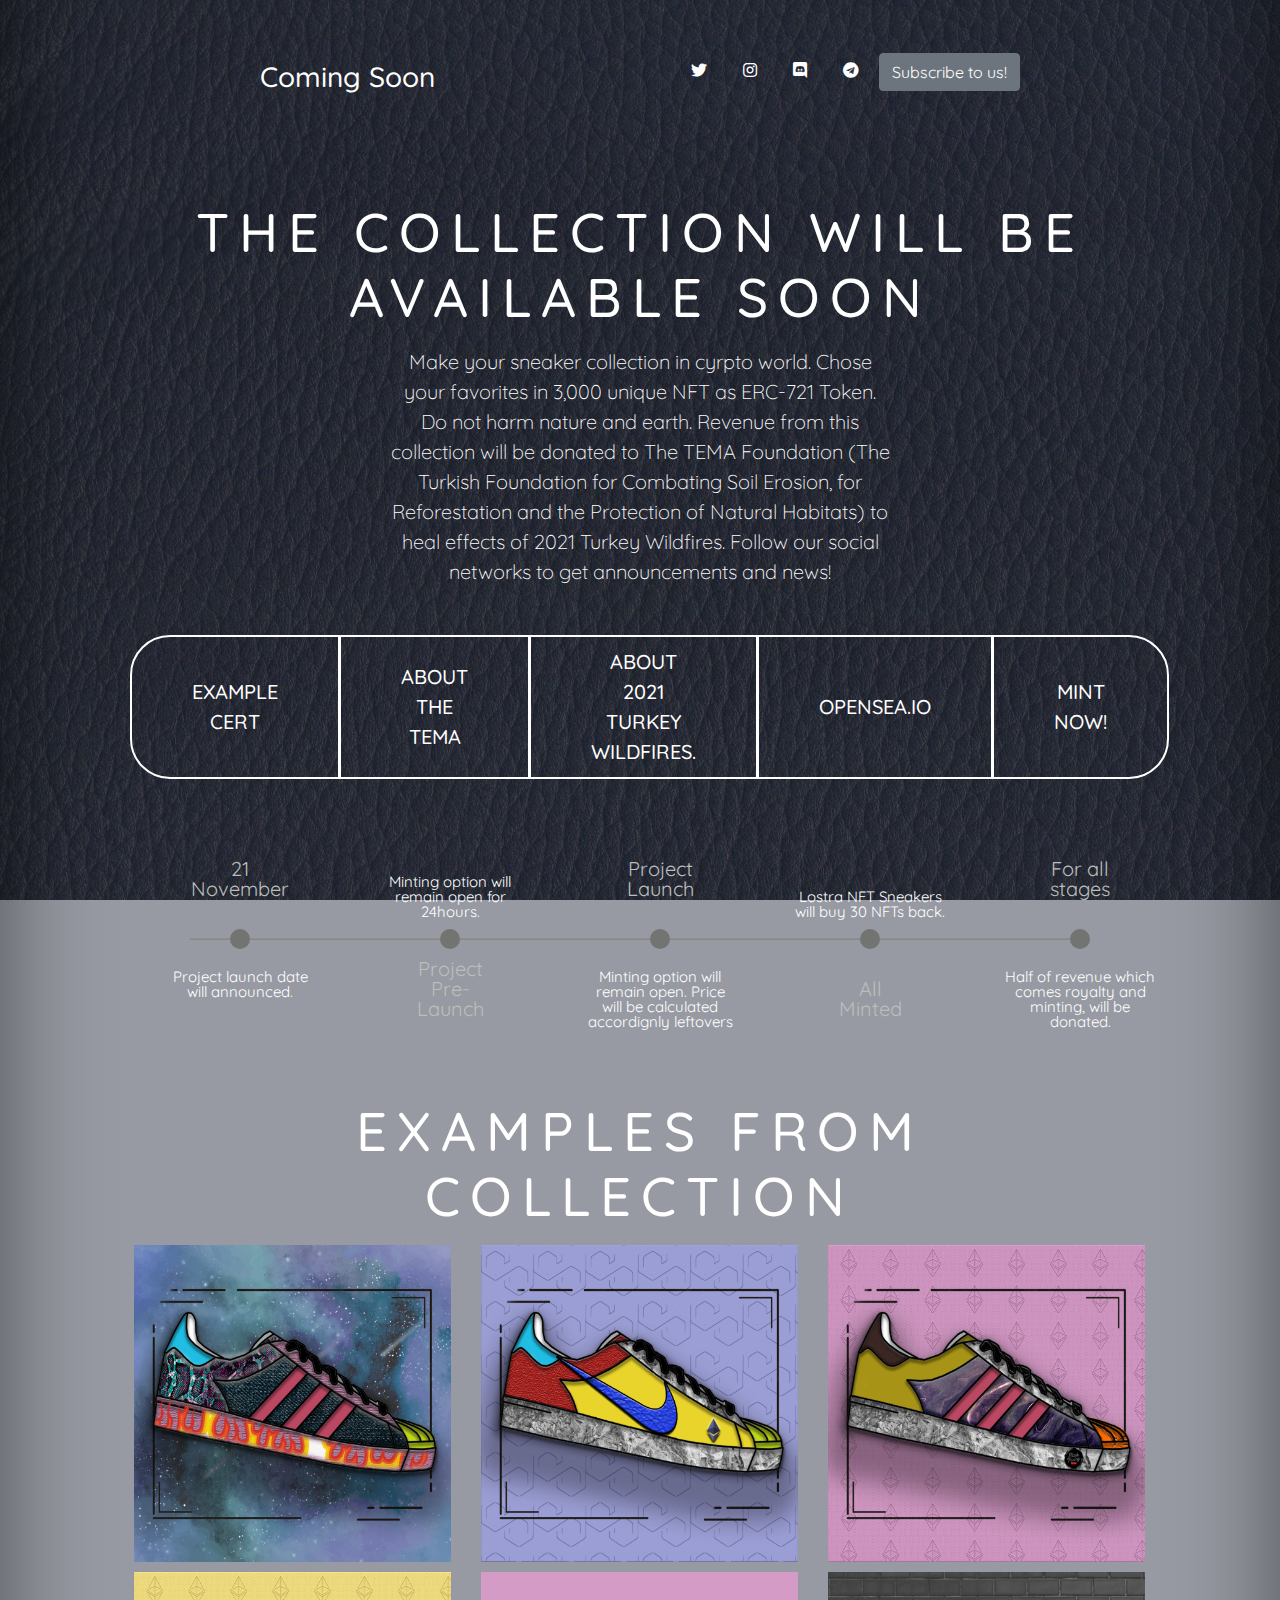
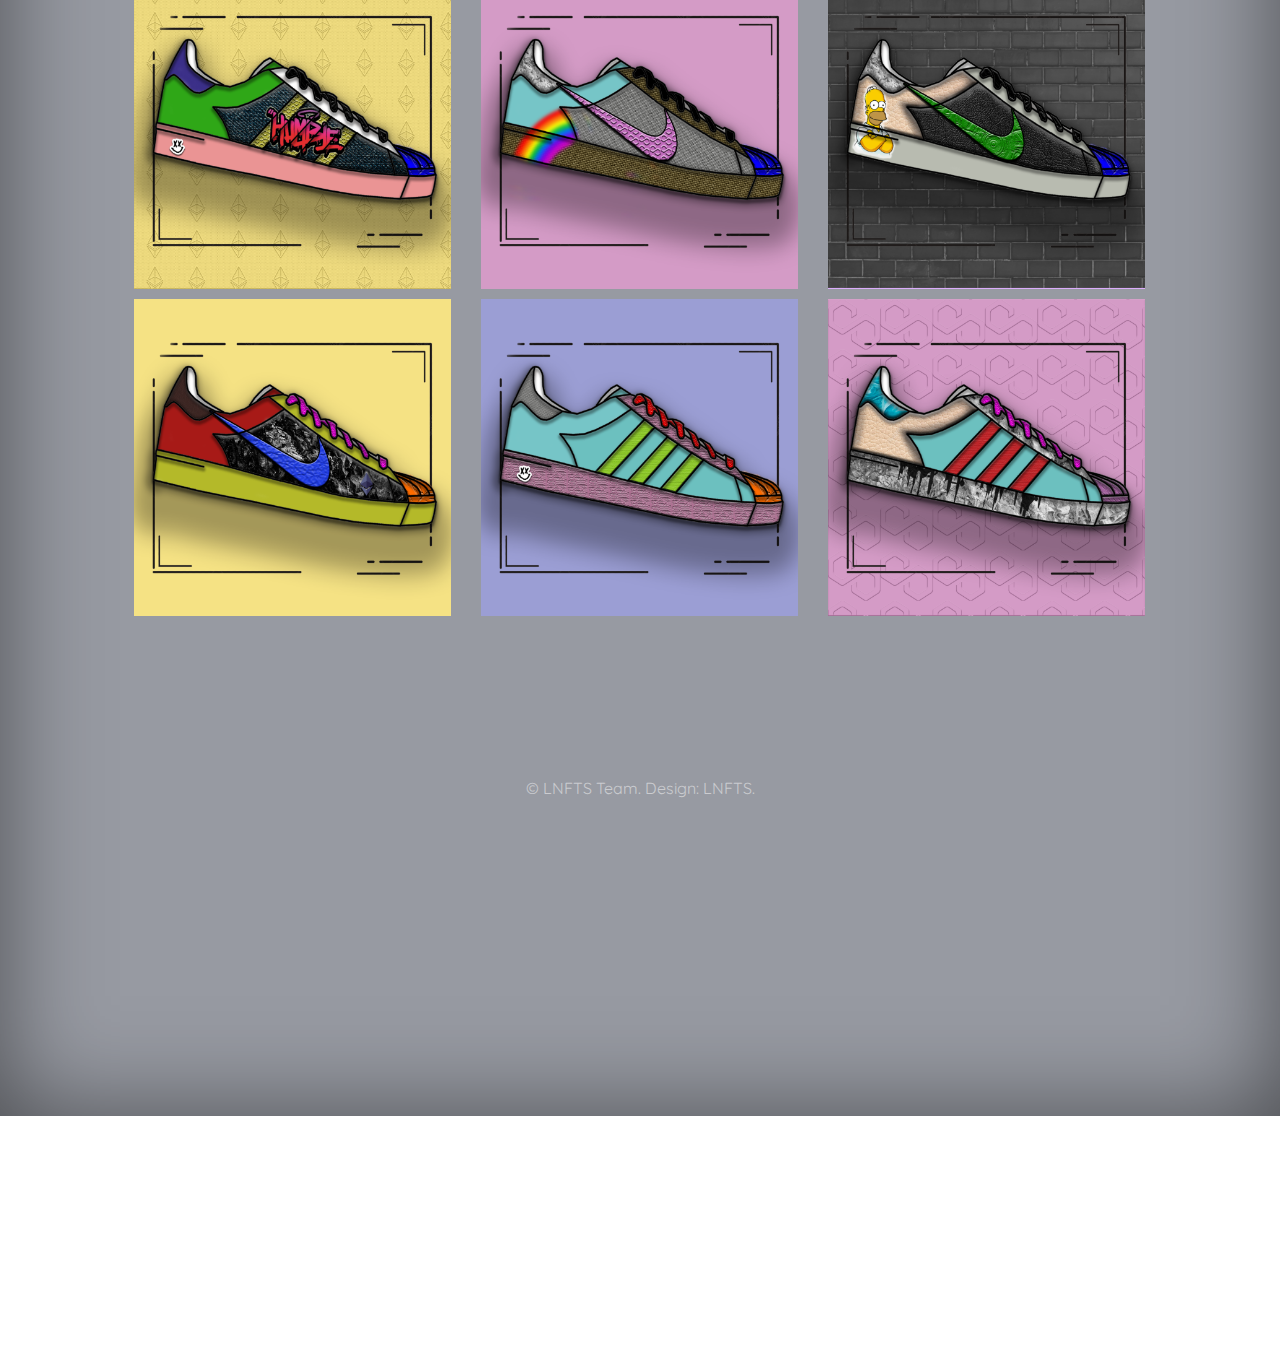
==== home/index.html @ b17eaf02 "Add files via upload" ====
<!DOCTYPE html>
<html lang="en-US">

<head>
  <meta charset="UTF-8">
  <meta http-equiv="X-UA-Compatible" content="IE=edge">
  <meta name="viewport" content="width=device-width, initial-scale=1">
  <title>Lostra NFT Sneakers Saloon</title>
  <link rel="preconnect" href="https://fonts.gstatic.com" crossorigin="crossorigin" />
  <link rel="preload" as="style"
    href="https://fonts.googleapis.com/css2?family=Quicksand:wght@300;400;500;700&amp;display=swap" />
  <link rel="stylesheet" href="https://fonts.googleapis.com/css2?family=Quicksand:wght@300;400;500;700&amp;display=swap"
    media="print" onload="this.media='all'" />
  <noscript>
    <link rel="stylesheet"
      href="https://fonts.googleapis.com/css2?family=Quicksand:wght@300;400;500;700&amp;display=swap" />
  </noscript>
  <link href="css/bootstrap.min.css?ver=1.2.0" rel="stylesheet">
  <link href="css/font-awesome/css/all.min.css?ver=1.2.0" rel="stylesheet">
  <link href="css/main.css?ver=1.2.0" rel="stylesheet">
</head>

<body id="top">
  <div class="site-wrapper">
    <div class="site-wrapper-inner">
      <div class="cover-container">
        <div class="masthead clearfix">
          <div class="inner">
            <h3 class="masthead-brand">Coming Soon</h3>
            <nav class="nav nav-masthead">
              <a class="nav-link nav-social" href="https://twitter.com/LostraNFT" target="_blank" title="Twitter"><i
                  class="fab fa-twitter" aria-hidden="true"></i></a>
              <a class="nav-link nav-social" href="https://www.instagram.com/lostranft" target="_blank"
                title="Instagram"><i class="fab fa-instagram" aria-hidden="true"></i></a>
              <a class="nav-link nav-social" href="https://discord.gg/YCXFG7araD" target="_blank" title="Discord"><i
                  class="fab fa-discord" aria-hidden="true"></i></a>
              <a class="nav-link nav-social" href="https://t.me/joinchat/I-yy7prL3eJlYjZk" target="_blank"
                title="Telegram"><i class="fab fa-telegram" aria-hidden="true"></i></a>
              <button type="button" class="btn btn-secondary" title="Subcribe"
                onclick="window.open('https://forms.gle/obZB8hfUBFkFYuxi6')">Subscribe to us!</button>
            </nav>
          </div>
        </div>
        <div class="inner cover">
          <h1 class="cover-heading">The collection will be available soon</h1>
          <p class="lead cover-copy">Make your sneaker collection in cyrpto world. Chose your favorites in 3,000 unique
            NFT as ERC-721 Token. Do not harm nature and earth. Revenue from this collection will be donated to The TEMA
            Foundation (The Turkish Foundation for Combating Soil Erosion, for Reforestation and the Protection of
            Natural Habitats) to heal effects of 2021 Turkey Wildfires. Follow our social networks to get announcements
            and news!</p>

          <div class="btn-group">

            <button type="submit" class="btn btn-lg btn-default btn-notify"
              onclick="window.open('https://cdn-tema.mncdn.com/Uploads/ProductCertificatePreview/209ysf--ozel-amacli-fidan-sertifikasi-ingilizce.jpg')">Example
              Cert</button>
            <button type="button" class="btn btn-lg btn-default btn-notify"
              onclick="window.open('https://knowledge.unccd.int/cbm/turkiye-erozyonla-mucadele-agaclandirma-ve-dogal-varliklari-koruma-vakfi-turkish-foundation')">About
              The TEMA</button>
            <button type="button" class="btn btn-lg btn-default btn-notify"
              onclick="window.open('https://en.wikipedia.org/wiki/2021_Turkey_wildfires')">About 2021 Turkey
              Wildfires.</button>
            <button type="button" class="btn btn-lg btn-default btn-notify"
              onclick="window.open('http://opensea.io/')">Opensea.io</button>
            <button type="button" class="btn btn-lg btn-default btn-notify" onclick="window.open('https://ecofriendlynft.github.io/')">Mint
              Now!</button>

          </div>

          <div>
            <ul class="timeline">
              <li data-year="21 November" data-text="Project launch date will announced."></li>
              <li data-year="Project Pre-Launch" data-text="Minting option will remain open for 24hours."></li>
              <li data-year="Project Launch" data-text="Minting option will remain open. Price will be calculated accordignly leftovers"></li>
              <li data-year="All Minted" data-text="Lostra NFT Sneakers will buy 30 NFTs back."></li>
              <li data-year="For all stages" data-text="Half of revenue which comes royalty and minting, will be donated.">
              </li>


            </ul>
          </div>


          <h1 class="cover-heading">Examples from Collection</h1>

          <div class="row">
            <div class="column">
              <a href="#">
                <div class="container">
                  <img src="img/1.png" class="image">
                  <div class="overlay">
                    <div class="text">Example 1</div>
                  </div>
                </div>
              </a>
            </div>
            <div class="column">
              <a href="#">
                <div class="container">
                  <img src="img/2.png" class="image">
                  <div class="overlay">
                    <div class="text">Example 2</div>
                  </div>
                </div>
              </a>
            </div>
            <div class="column">
              <a href="#">
                <div class="container">
                  <img src="img/3.png" class="image">
                  <div class="overlay">
                    <div class="text">Example 3</div>
                  </div>
                </div>
              </a>
            </div>
          </div>
          <div class="row">
            <div class="column">
              <a href="#">
                <div class="container">
                  <img src="img/4.png" class="image">
                  <div class="overlay">
                    <div class="text">Example 4</div>
                  </div>
                </div>
              </a>
            </div>
            <div class="column">
              <a href="#">
                <div class="container">
                  <img src="img/5.png" class="image">
                  <div class="overlay">
                    <div class="text">Example 5</div>
                  </div>
                </div>
              </a>
            </div>
            <div class="column">
              <a href="#">
                <div class="container">
                  <img src="img/6.png" class="image">
                  <div class="overlay">
                    <div class="text">Example 6</div>
                  </div>
                </div>
              </a>
            </div>
          </div>
          <div class="row">
            <div class="column">
              <a href="#">
                <div class="container">
                  <img src="img/7.png" class="image">
                  <div class="overlay">
                    <div class="text">Example 7</div>
                  </div>
                </div>
              </a>
            </div>
            <div class="column">
              <a href="#">
                <div class="container">
                  <img src="img/8.png" class="image">
                  <div class="overlay">
                    <div class="text">Example 8</div>
                  </div>
                </div>
              </a>
            </div>
            <div class="column">
              <a href="#">
                <div class="container">
                  <img src="img/9.png" class="image">
                  <div class="overlay">
                    <div class="text">Example 9</div>
                  </div>
                </div>
              </a>
            </div>
          </div>

        </div>
        <div class="mastfoot">
          <div class="inner">

            <!-- Sayaclar.com Code Start  -->
            <div align="center">
              <script language="Javascript" src="http://sa.sayaclar.com/c/s4.php?a=ux6tiym&s=1a7"></script>
            </div>
            <!-- Sayaclar.com Code End -->


            <p>&copy; LNFTS Team. Design: <a>LNFTS</a>.</p>
          </div>
        </div>
        <div class="modal fade" id="subscribeModal" tabindex="-1" role="dialog" aria-labelledby="subscribeModalLabel"
          aria-hidden="true">
          <div class="modal-dialog" role="document">
            <div class="modal-content">
              <div class="modal-header">
                <h5 class="modal-title" id="subscribeModalLabel">Get Notified on Launch:</h5>
                <button type="button" class="close" data-dismiss="modal" aria-label="Close">
                  <span aria-hidden="true">&times;</span>
                </button>
              </div>
              <div class="modal-body">
                <form>
                  <div class="form-group">
                    <label for="recipient-name" class="form-control-label">Enter you e-mail to get notified when we
                      launch</label>
                    <input type="text" class="form-control" id="recipient-name" placeholder="your-name@example.com">
                  </div>
                </form>
              </div>
              <div class="modal-footer">
                <button type="button" class="btn btn-default">Subscribe</button>
              </div>
            </div>
          </div>
        </div>
      </div>
    </div>
    <script src="scripts/jquery.slim.min.js?ver=1.2.0"></script>
    <script src="scripts/bootstrap.bundle.min.js?ver=1.2.0"></script>
    <script src="scripts/main.js?ver=1.2.0"></script>
</body>

</html>
---- home/css/main.css ----
/*
 * Globals
 */
/* Links */
a,
a:focus,
a:hover {
  color: #fff; }

/* Custom default button */
.btn-default {
  color: #fff;
  text-shadow: none;
  /* Prevent inheritence from `body` */
  background-color: transparent;
  border: 2px solid #fff;
  border-radius: 20px;
  padding: 0.5rem 2rem; }

.btn-default:hover,
.btn-default:focus {
  background-color: rgba(255, 255, 255, 0.3); }

/*
 * Base structure
 */
html,
body {
  height: 100%; }

body {
  background: url(../img/cover.jpg) no-repeat center center fixed;
  background-size: cover;
  color: #fff;
  margin-top: -250px;
  text-align: center;
  font-family: 'Quicksand', sans-serif; }

/* Extra markup and styles for table-esque vertical and horizontal centering */
.site-wrapper {
  display: table;
  width: 100%;
  height: 100%;
  /* For at least Firefox */
  min-height: 100%;
  background: rgba(48, 53, 70, 0.5);
  box-shadow: inset 0 0 100px rgba(0, 0, 0, 0.5); }

.site-wrapper-inner {
  display: table-cell;
  vertical-align: top; }

.cover-container {
  margin-right: auto;
  margin-left: auto;
margin: 150px auto;
}

/* Padding for spacing */
.inner {
  padding: 150px; }

/*
 * Header
 */
.masthead-brand {
  margin-top: 10px;
  margin-bottom: 10px; }

.nav-masthead {
  text-align: center;
  display: block; }

.nav-masthead .nav-link {
  display: inline-block; }

@media (min-width: 768px) {
  .masthead-brand {
    float: left; }
  .nav-masthead {
    float: right; } }

/*
 * Cover
 */
.cover {
  padding: 0 20px; }

.cover .btn-notify {
  padding: 10px 60px;
  font-weight: 500;
  text-transform: uppercase;
  border-radius: 40px; }

.cover-heading {
  font-weight: 500;
  text-transform: uppercase;
  letter-spacing: 5px;
  font-size: 2rem;
  margin-bottom: 1rem; }

@media (min-width: 768px) {
  .cover-heading {
    font-size: 3.4rem;
    letter-spacing: 10px; } }

.cover-copy {
  max-width: 500px;
  margin: 0 auto 3rem; }

/*
 * Footer
 */
.mastfoot {
  color: #999;
  /* IE8 proofing */
  color: rgba(255, 255, 255, 0.5); }

/*
 * Subscribe modal box
 */
#subscribeModal .modal-content {
  background-color: #303546;
  color: #fff;
  text-align: left; }

#subscribeModal .modal-header, #subscribeModal .modal-footer {
  border: 0; }

#subscribeModal .close {
  color: #fff; }

#subscribeModal .form-control {
  margin-top: 1rem;
  background: rgba(0, 0, 0, 0.4);
  color: #fff; }
  #subscribeModal .form-control:focus {
    border-color: #49506a; }

/*
 * Affix and center
 */
@media (min-width: 768px) {
  /* Pull out the header and footer */
  .masthead {
    position: static;
    top: 0px; 
    left: 5px;
}
  .mastfoot {
    position: static;
    margin-bottom: 0px;
    left: 170px;}
  /* Start the vertical centering */
  .site-wrapper-inner {
    vertical-align: middle; }
  /* Handle the widths */
  .masthead,
  .mastfoot,
  .cover-container {
    width: 100%;
    /* Must be percentage or pixels for horizontal alignment */ } }

  

@media (min-width: 992px) {
  .masthead,
  .mastfoot,
  .cover-container {
    width: 1060px; } }

    .timeline {
      width:900px;
      height: 20px;
      list-style: none;
      text-align: justify;
      margin: 150px auto;
      background: -webkit-gradient(left top, left bottom, color-stop(0%, rgba(255,255,255,0)), color-stop(45%, rgba(255,255,255,0)), color-stop(51%, rgba(191,128,11,1)), color-stop(57%, rgba(255,255,255,0)), color-stop(100%, rgba(255,255,255,0)));
      background-size: 80%;
      background: linear-gradient(to bottom, rgba(255,255,255,0) 0%, rgba(255,255,255,0) 45%, rgb(133, 129, 122) 51%, rgba(255,255,255,0) 57%, rgba(255,255,255,0) 100%);
    }

    .timeline:after {
      display: inline-block;
      content: "";
      width: 100%;
  }
  .timeline li {
    display: inline-block;
    width: 20px;
    height: 20px;
    background: #727472;
    font-style: inherit;
    text-align: center;
    line-height: 1;
    position: relative;
    border-radius: 80%;
  }
  .timeline li:before {
    display: inline-block;
    content: attr(data-year);
    font-size: 20px;
    width: fit-content;
    color: rgb(188, 190, 187);
    position: absolute;
    left: 50%;
    transform: translateX(-50%);
  }
  .timeline li:nth-child(odd):before {
    top: -70px;
  }
  .timeline li:nth-child(even):before {
    bottom: -70px;
  }

  .timeline li:after {
    display: inline-block;
    content: attr(data-text);
    font-size: 15px;
    width: 150px;
    
    position: absolute;
    left: 50%;
    transform: translateX(-50%);
  }

  .timeline li:nth-child(odd):after {
    bottom: 0;
    margin-bottom: -20px;
    transform: translate(-50%, 100%);
  }
  .timeline li:nth-child(even):after {
    top: 10px;
    margin-top: -20px;
    transform: translate(-50%, -100%);
  }
    
  .row {
    display: flex;
    flex-wrap: wrap;
    padding: 0 4px;
  }
  .column {
    flex: 100%;
    max-width: 100%;
  }
  .column img {
    vertical-align: middle;
  }
  .container {
    position: relative;
    width: 100%;
  }
  .image {
    display: block;
    width: 100%;
    margin-bottom: 10px;
    height: auto;
  }
  .overlay {
    position: absolute;
    top: 0;
    bottom: 0;
    left: 0;
    right: 0;
    height: 100%;
    width: 100%;
    opacity: 0;
    transition: 0.5s ease;
    background-color: rgba(37, 33, 33, 0.719);
  }

  .container:hover .overlay {
    opacity: 0.5;
  }
  .text {
    color: white;
    font-size: 20px;
    position: absolute;
    top: 50%;
    left: 50%;
    transform: translate(-50%, -50%);
    -ms-transform: translate(-50%, -50%);
    text-align: center;
  }
  /* Tablet Styles */
@media only screen and (min-width: 480px) {
  .column {
    flex: 50%;
    max-width: 50%;
  }
}


/* Desktop Styles */
@media only screen and (min-width: 1024px) {
  .column {
    flex: 33.3%;
    max-width: 33.3%;
  }
}
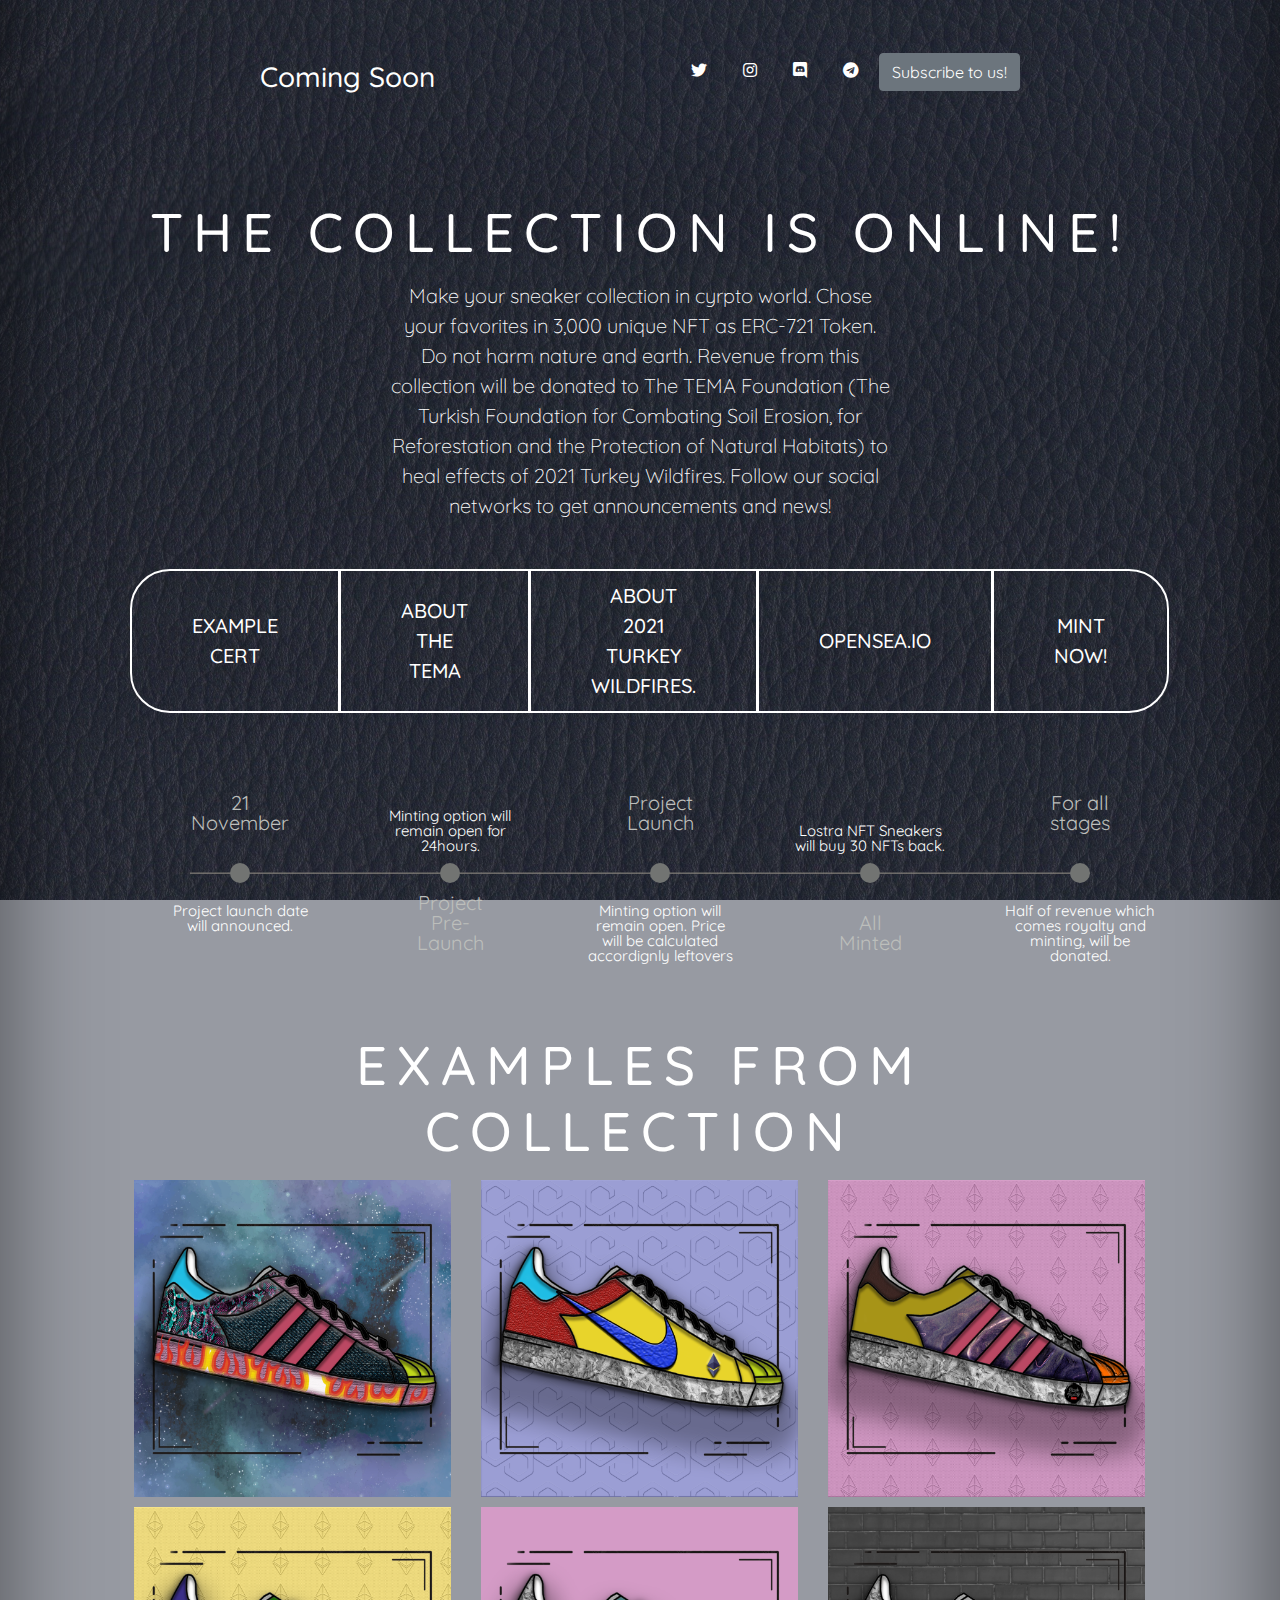
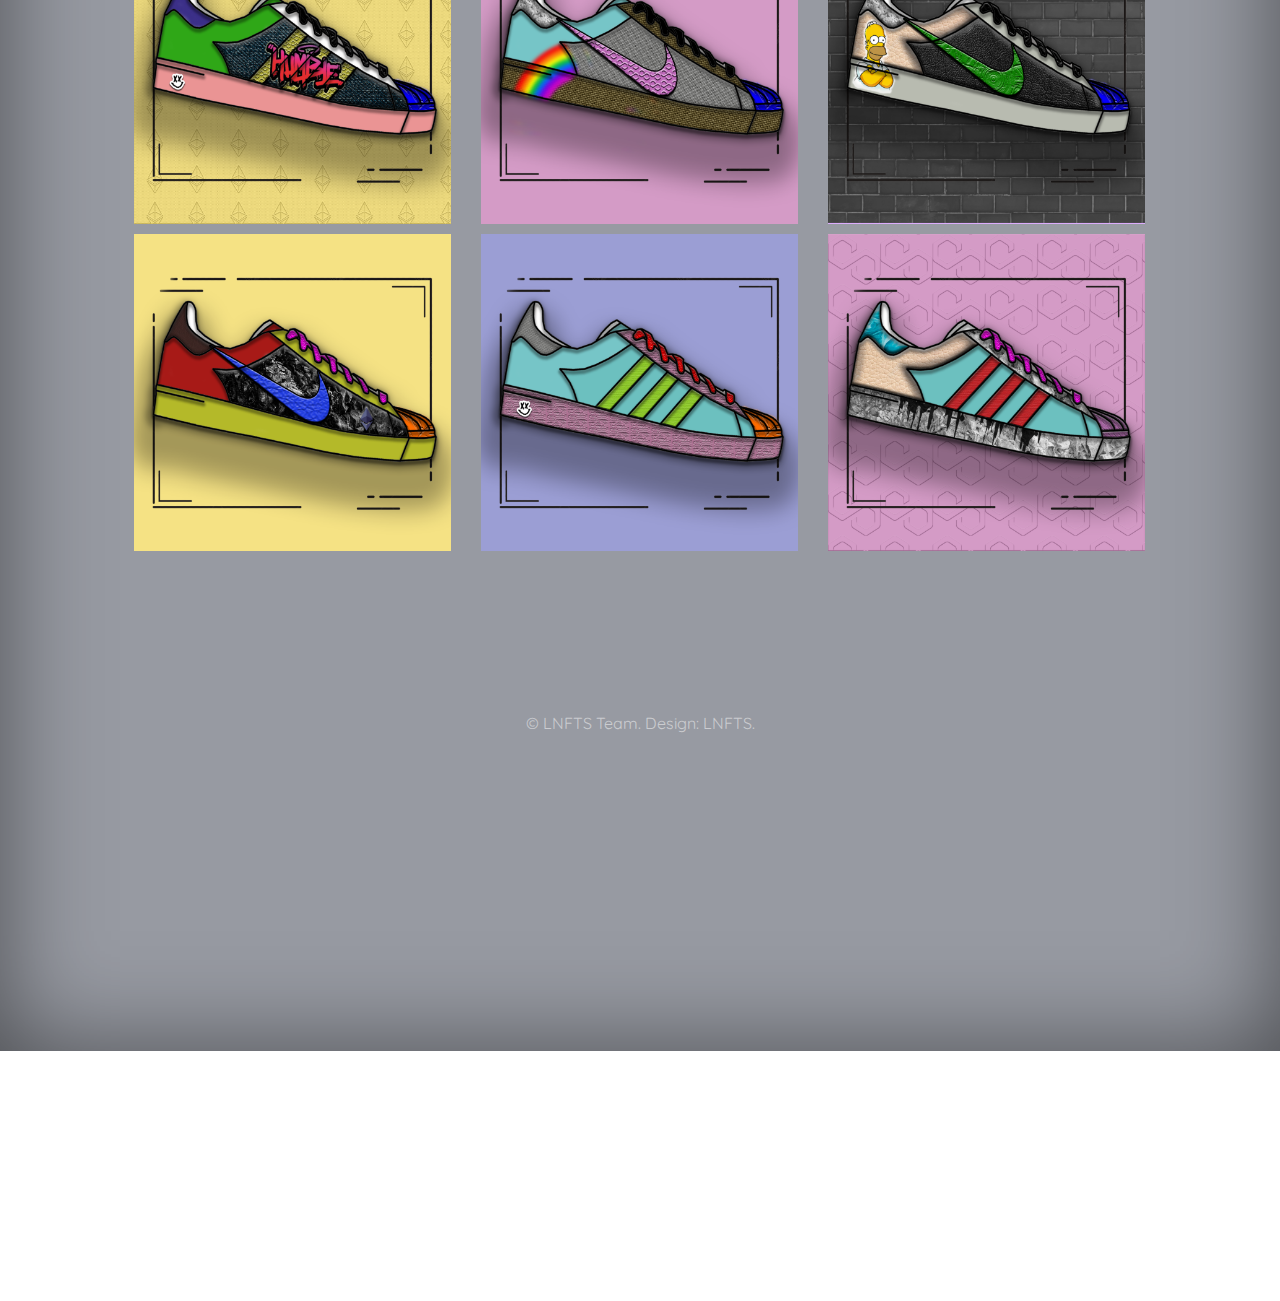
==== commit f70cc3ce: "Update index.html" ====
--- a/home/index.html
+++ b/home/index.html
@@ -42,7 +42,7 @@
           </div>
         </div>
         <div class="inner cover">
-          <h1 class="cover-heading">The collection will be available soon</h1>
+          <h1 class="cover-heading">The collection is online!</h1>
           <p class="lead cover-copy">Make your sneaker collection in cyrpto world. Chose your favorites in 3,000 unique
             NFT as ERC-721 Token. Do not harm nature and earth. Revenue from this collection will be donated to The TEMA
             Foundation (The Turkish Foundation for Combating Soil Erosion, for Reforestation and the Protection of
@@ -226,4 +226,4 @@
     <script src="scripts/main.js?ver=1.2.0"></script>
 </body>
 
-</html>+</html>
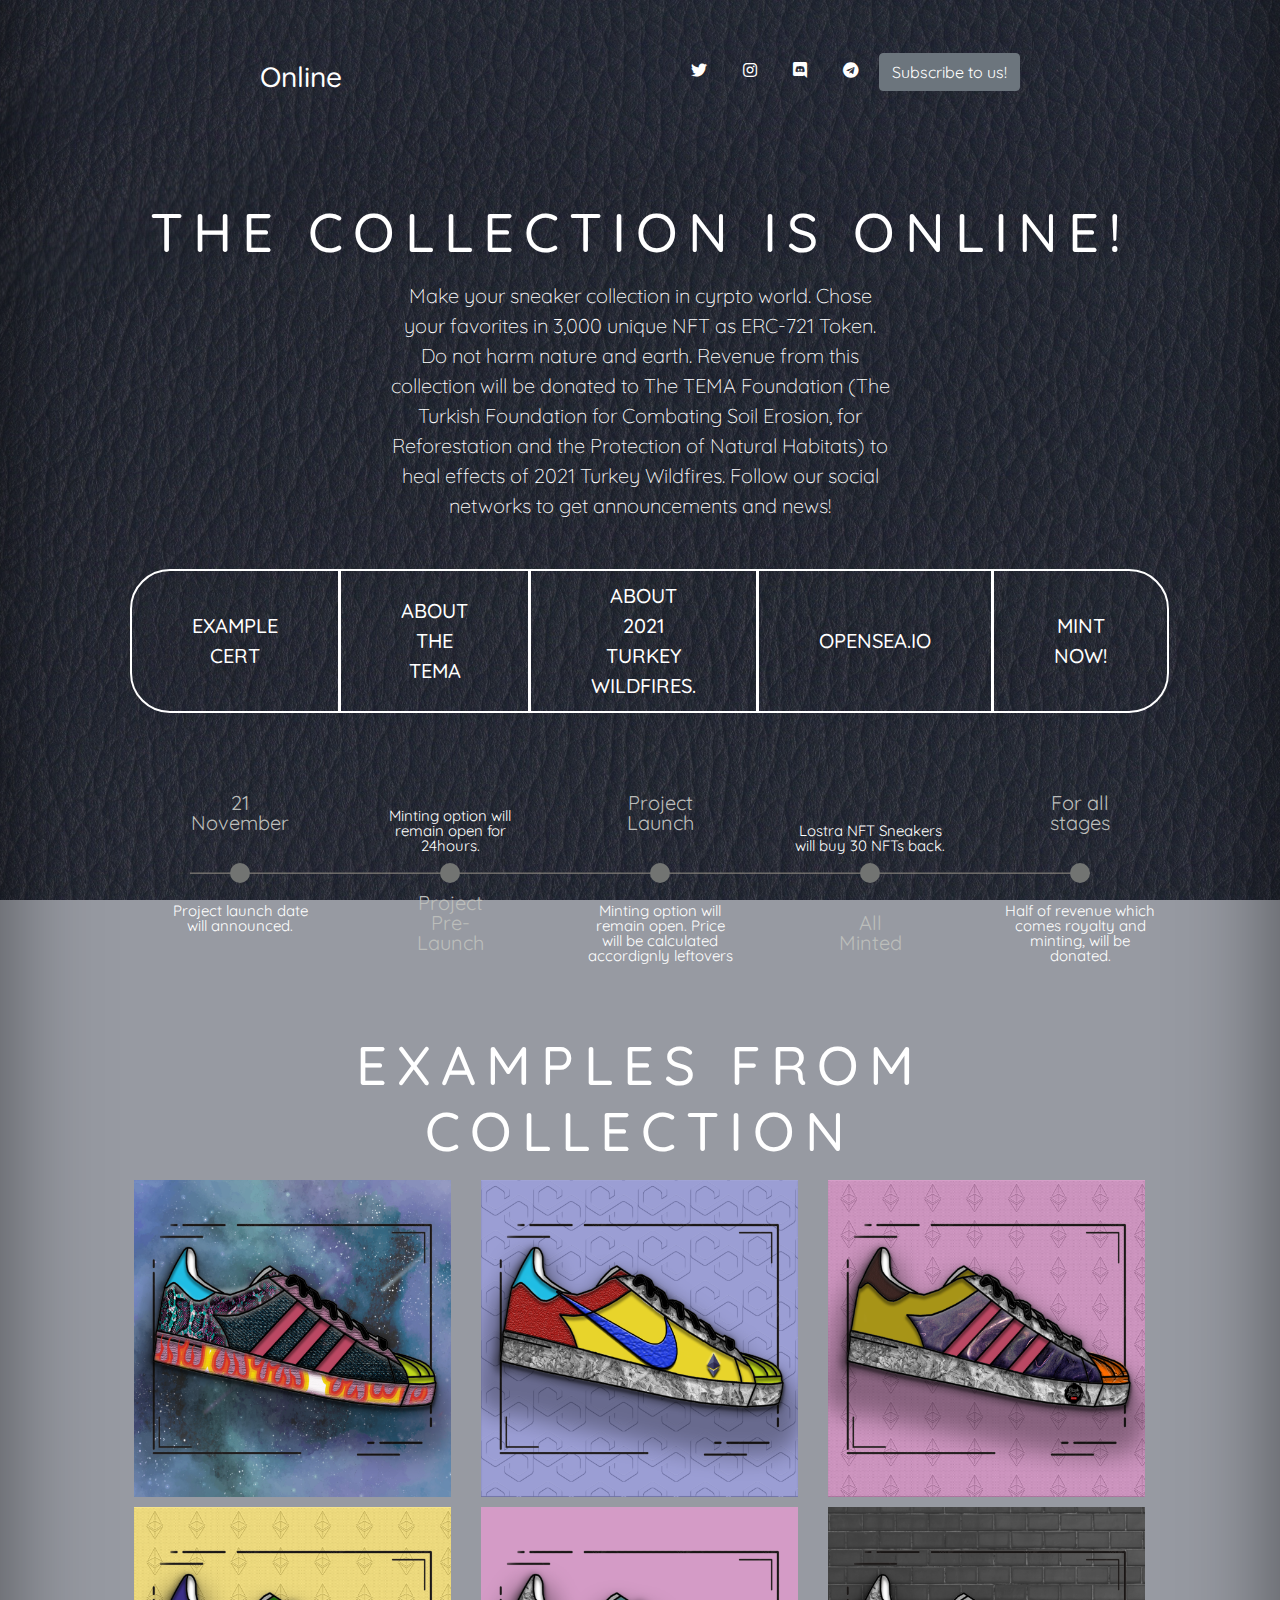
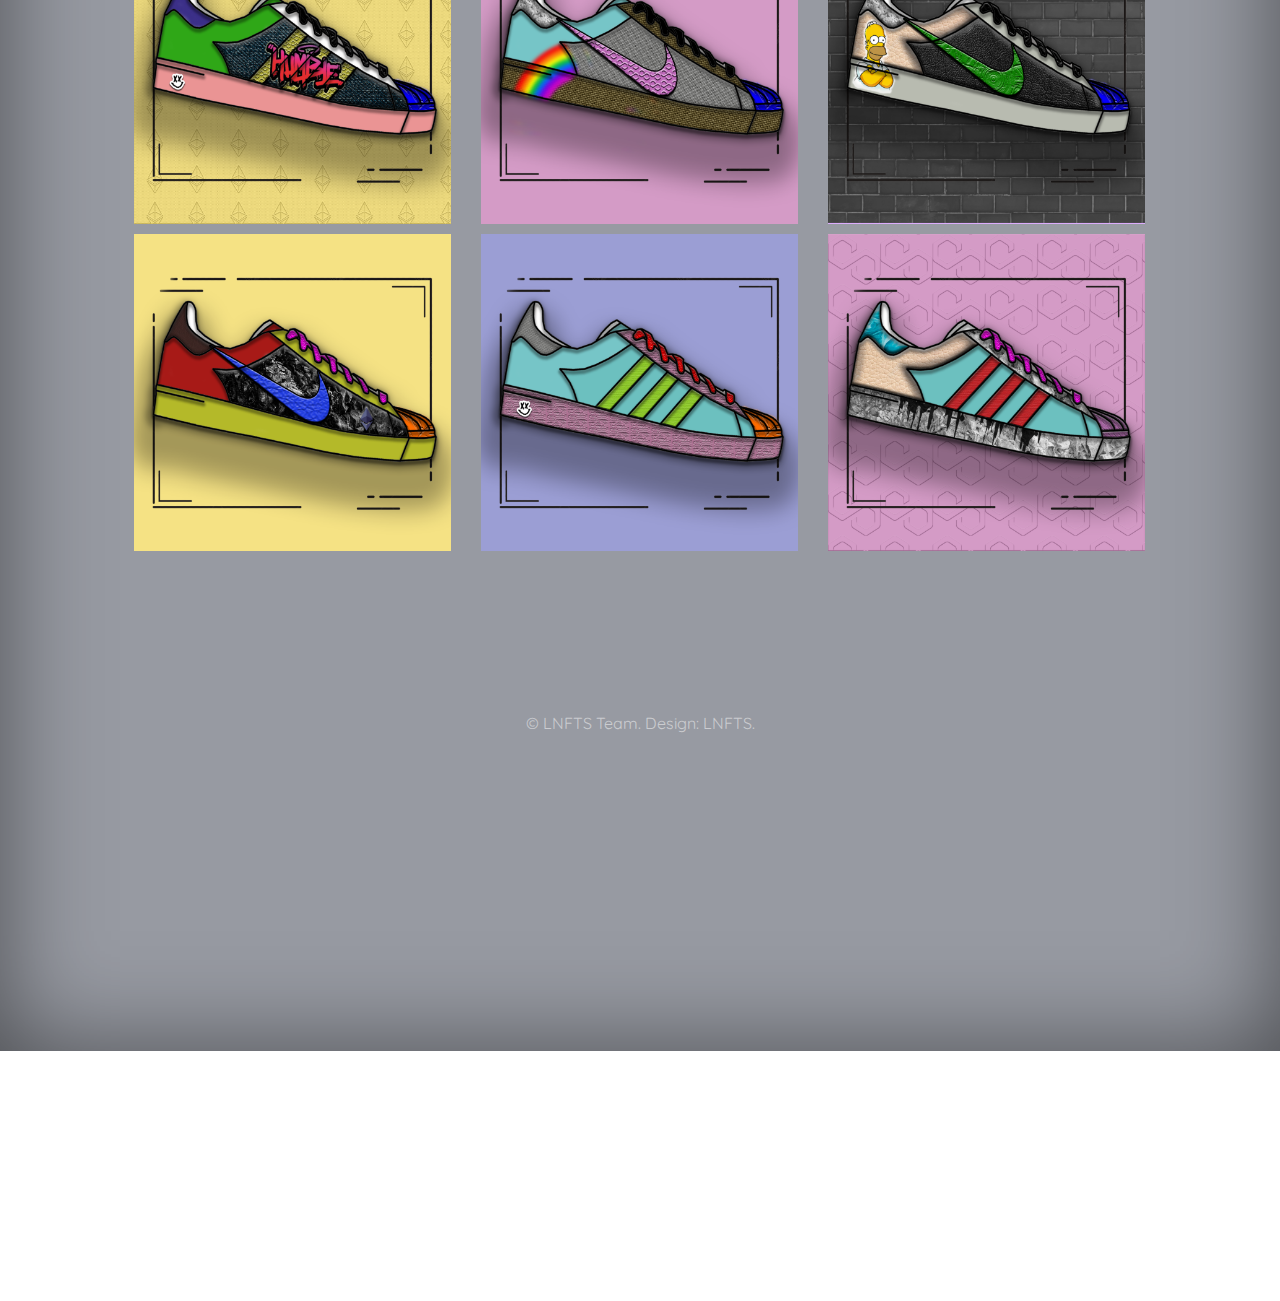
==== commit 2a0fe225: "Update index.html" ====
--- a/home/index.html
+++ b/home/index.html
@@ -26,7 +26,7 @@
       <div class="cover-container">
         <div class="masthead clearfix">
           <div class="inner">
-            <h3 class="masthead-brand">Coming Soon</h3>
+            <h3 class="masthead-brand">Online</h3>
             <nav class="nav nav-masthead">
               <a class="nav-link nav-social" href="https://twitter.com/LostraNFT" target="_blank" title="Twitter"><i
                   class="fab fa-twitter" aria-hidden="true"></i></a>
